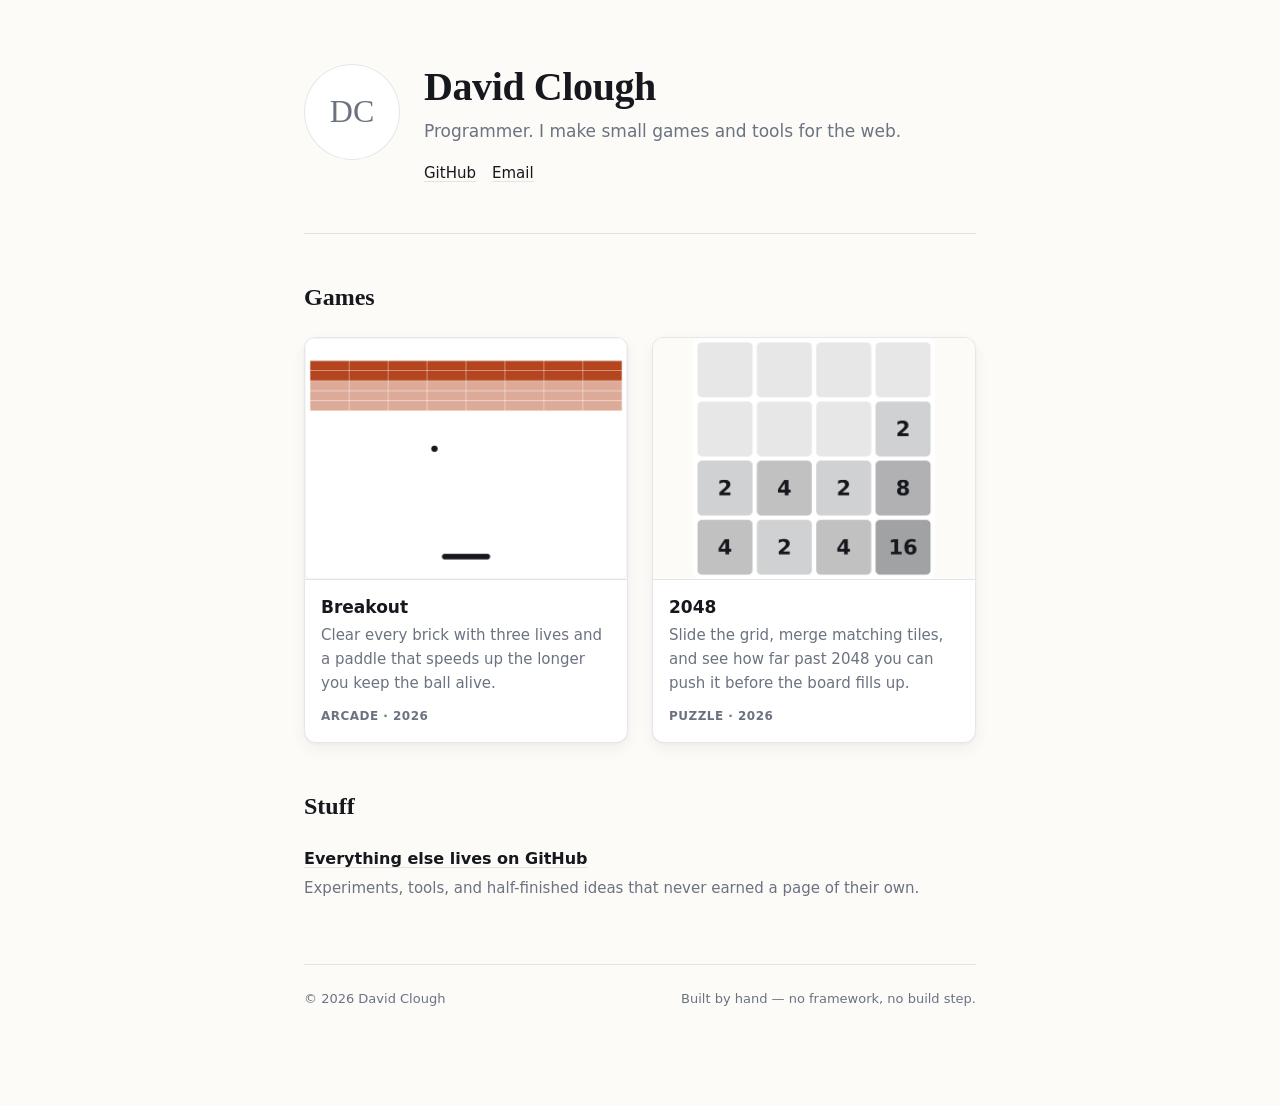
==== index.html @ 1582034f "Personal site: home page with game cards, stylesheet, and two self-contained games" ====
<!DOCTYPE html>
<html lang="en">
<head>
<meta charset="utf-8">
<meta name="viewport" content="width=device-width, initial-scale=1">
<title>David Clough</title>
<meta name="description" content="Programmer. Small games and tools, made for the web.">
<link rel="icon" href="data:image/svg+xml,<svg xmlns='http://www.w3.org/2000/svg' viewBox='0 0 64 64'><rect width='64' height='64' rx='14' fill='%2316181D'/><text x='32' y='44' font-family='Georgia,serif' font-size='36' fill='%23FCFBF8' text-anchor='middle'>D</text></svg>">
<link rel="stylesheet" href="assets/css/site.css">
</head>
<body>
<main class="wrap">

  <header class="hero">
    <div class="avatar" aria-hidden="true">DC</div>
    <div>
      <h1>David Clough</h1>
      <p class="role">Programmer. I make small games and tools for the web.</p>
      <p class="links">
        <a href="https://github.com/dsclough">GitHub</a>
        <a href="mailto:dsclough@gmail.com">Email</a>
      </p>
    </div>
  </header>

  <section id="games">
    <h2>Games</h2>
    <div class="grid">

      <a class="card" href="games/breakout/index.html">
        <img class="card-thumb" src="assets/img/breakout.png" alt="" width="660" height="495">
        <div class="card-body">
          <h3 class="card-title">Breakout</h3>
          <p class="card-blurb">Clear every brick with three lives and a paddle that speeds up the longer you keep the ball alive.</p>
          <p class="card-meta">Arcade &middot; 2026</p>
        </div>
      </a>

      <a class="card" href="games/2048/index.html">
        <img class="card-thumb" src="assets/img/2048.png" alt="" width="660" height="495">
        <div class="card-body">
          <h3 class="card-title">2048</h3>
          <p class="card-blurb">Slide the grid, merge matching tiles, and see how far past 2048 you can push it before the board fills up.</p>
          <p class="card-meta">Puzzle &middot; 2026</p>
        </div>
      </a>

      <!-- To add a game: copy a card above, point it at games/&lt;name&gt;/index.html,
           drop a 16:10 screenshot at assets/img/&lt;name&gt;.png, and update the meta line. -->

    </div>
  </section>

  <section id="stuff">
    <h2>Stuff</h2>
    <ul class="list">
      <li>
        <span class="list-title"><a href="https://github.com/dsclough">Everything else lives on GitHub</a></span>
        <span class="list-blurb">Experiments, tools, and half-finished ideas that never earned a page of their own.</span>
      </li>
      <!-- Add a row: <li><span class="list-title"><a href="…">Name</a></span><span class="list-blurb">One line.</span></li> -->
    </ul>
  </section>

  <footer class="site-foot">
    <span>&copy; 2026 David Clough</span>
    <span>Built by hand &mdash; no framework, no build step.</span>
  </footer>

</main>
</body>
</html>
---- assets/css/site.css ----
/* Personal site — single stylesheet, no build step.
   Palette: warm paper neutrals + one accent (rust) reserved for interaction. */

:root {
  --bg: #fcfbf8;
  --surface: #ffffff;
  --ink: #16181d;
  --muted: #6b7280;
  --line: rgba(22, 24, 29, 0.1);
  --accent: #b4451f;
  --sans: system-ui, -apple-system, "Segoe UI", Roboto, sans-serif;
  --serif: Georgia, "Iowan Old Style", "Times New Roman", serif;
  --radius: 12px;
  --shadow: 0 1px 3px rgba(16, 18, 22, 0.04), 0 6px 16px rgba(16, 18, 22, 0.05);
}

@media (prefers-color-scheme: dark) {
  :root {
    --bg: #14161a;
    --surface: #1c1f24;
    --ink: #ededef;
    --muted: #9aa1ac;
    --line: rgba(237, 237, 239, 0.14);
    --accent: #e07a4f;
    --shadow: 0 1px 3px rgba(0, 0, 0, 0.24), 0 6px 16px rgba(0, 0, 0, 0.28);
  }
}

*,
*::before,
*::after {
  box-sizing: border-box;
}

html {
  -webkit-text-size-adjust: 100%;
}

body {
  margin: 0;
  background: var(--bg);
  color: var(--ink);
  font-family: var(--sans);
  font-size: 16px;
  line-height: 1.6;
  -webkit-font-smoothing: antialiased;
}

.wrap {
  max-width: 720px;
  margin: 0 auto;
  padding: 64px 24px 96px;
}

a {
  color: inherit;
  text-decoration: underline;
  text-decoration-color: var(--line);
  text-decoration-thickness: 1px;
  text-underline-offset: 3px;
}

a:hover {
  color: var(--accent);
  text-decoration-color: currentColor;
}

:focus-visible {
  outline: 2px solid var(--accent);
  outline-offset: 2px;
  border-radius: 2px;
}

/* Hero ------------------------------------------------------------------ */

.hero {
  display: flex;
  gap: 24px;
  align-items: flex-start;
  padding-bottom: 48px;
  border-bottom: 1px solid var(--line);
}

.avatar {
  flex: none;
  width: 96px;
  height: 96px;
  border-radius: 50%;
  border: 1px solid var(--line);
  background: var(--surface);
  display: grid;
  place-items: center;
  font-family: var(--serif);
  font-size: 32px;
  color: var(--muted);
  overflow: hidden;
}

.avatar img {
  width: 100%;
  height: 100%;
  object-fit: cover;
  display: block;
}

h1 {
  margin: 0;
  font-family: var(--serif);
  font-size: 40px;
  font-weight: 700;
  line-height: 1.15;
  letter-spacing: -0.01em;
}

.role {
  margin: 8px 0 0;
  font-size: 17px;
  color: var(--muted);
}

.links {
  display: flex;
  flex-wrap: wrap;
  gap: 16px;
  margin: 16px 0 0;
  font-size: 15px;
}

/* Sections -------------------------------------------------------------- */

section {
  padding-top: 48px;
}

h2 {
  margin: 0 0 24px;
  font-family: var(--serif);
  font-size: 24px;
  font-weight: 600;
  line-height: 1.3;
}

.note {
  margin: -8px 0 24px;
  font-size: 15px;
  color: var(--muted);
}

/* Game cards ------------------------------------------------------------ */

.grid {
  display: grid;
  gap: 24px;
  grid-template-columns: repeat(auto-fill, minmax(280px, 1fr));
}

.card {
  display: block;
  text-decoration: none;
  color: inherit;
  background: var(--surface);
  border: 1px solid var(--line);
  border-radius: var(--radius);
  box-shadow: var(--shadow);
  overflow: hidden;
  transition: transform 0.18s ease, border-color 0.18s ease;
}

.card:hover {
  color: inherit;
  transform: translateY(-2px);
  border-color: var(--accent);
}

.card-thumb {
  display: block;
  width: 100%;
  height: auto;
  aspect-ratio: 4 / 3;
  object-fit: cover;
  object-position: center;
  background: var(--bg);
  border-bottom: 1px solid var(--line);
}

.card-body {
  padding: 16px;
}

.card-title {
  margin: 0;
  font-size: 17px;
  font-weight: 600;
  line-height: 1.35;
}

.card-blurb {
  margin: 4px 0 0;
  font-size: 15px;
  color: var(--muted);
}

.card-meta {
  margin: 12px 0 0;
  font-size: 12px;
  font-weight: 600;
  letter-spacing: 0.04em;
  text-transform: uppercase;
  color: var(--muted);
}

/* Stuff list ------------------------------------------------------------ */

.list {
  list-style: none;
  margin: 0;
  padding: 0;
  display: grid;
  gap: 16px;
}

.list li {
  display: grid;
  gap: 4px;
}

.list-title {
  font-size: 16px;
  font-weight: 600;
}

.list-blurb {
  font-size: 15px;
  color: var(--muted);
}

/* Footer ---------------------------------------------------------------- */

.site-foot {
  margin-top: 64px;
  padding-top: 24px;
  border-top: 1px solid var(--line);
  font-size: 13px;
  color: var(--muted);
  display: flex;
  flex-wrap: wrap;
  gap: 8px 16px;
  justify-content: space-between;
}

/* Motion & small screens ------------------------------------------------ */

@media (prefers-reduced-motion: reduce) {
  .card {
    transition: none;
  }

  .card:hover {
    transform: none;
  }
}

@media (max-width: 560px) {
  .wrap {
    padding: 40px 20px 64px;
  }

  .hero {
    gap: 16px;
    padding-bottom: 32px;
  }

  .avatar {
    width: 72px;
    height: 72px;
    font-size: 24px;
  }

  h1 {
    font-size: 30px;
  }

  .role {
    font-size: 16px;
  }

  section {
    padding-top: 40px;
  }
}
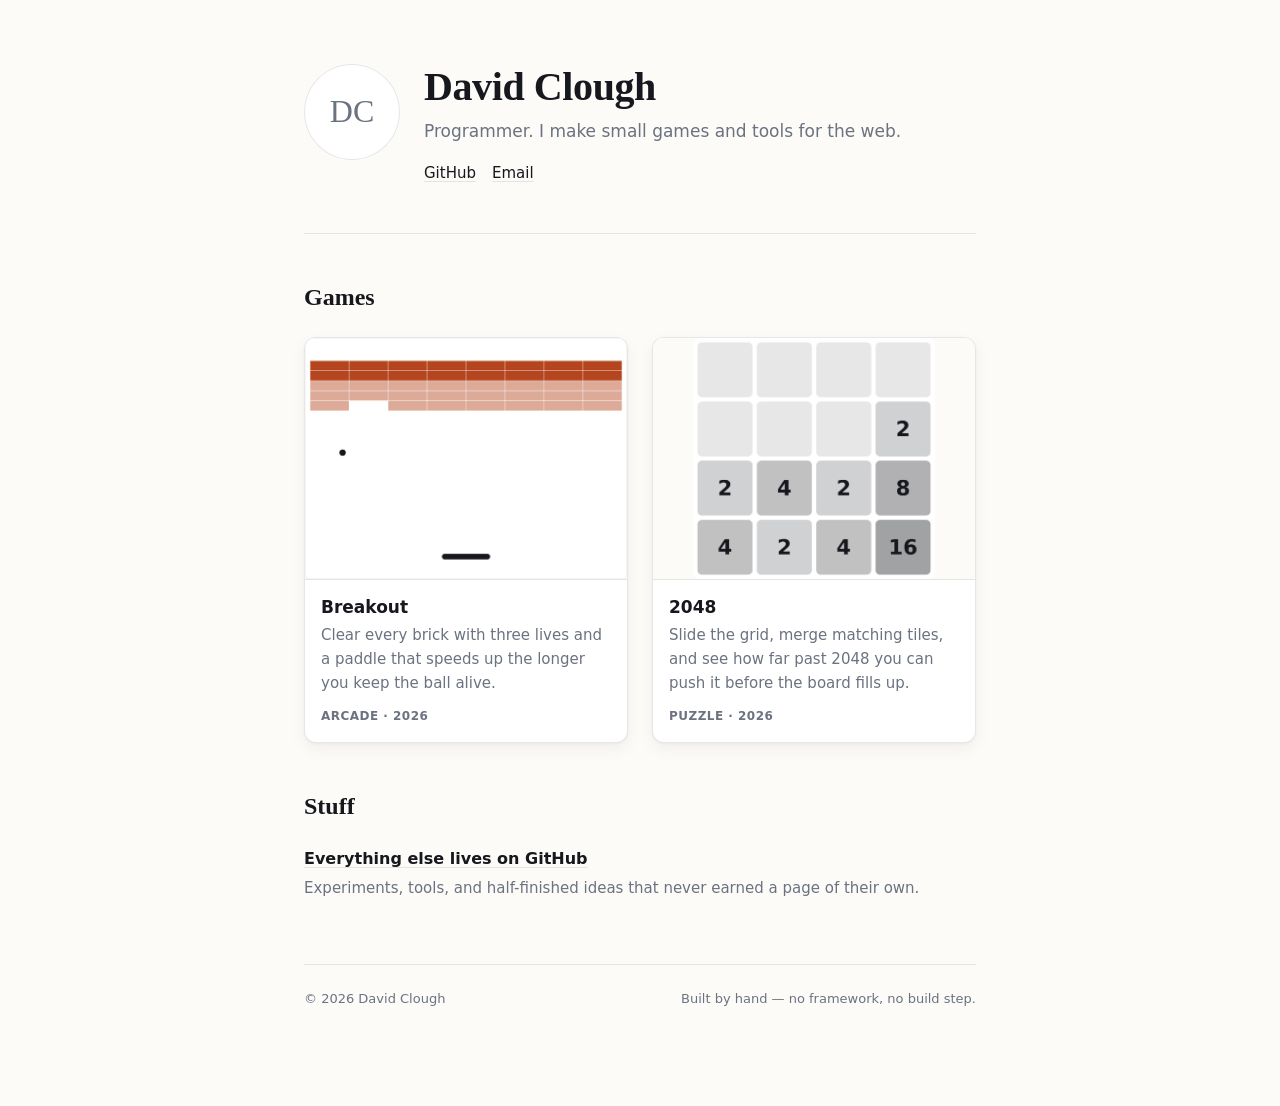
==== commit f6196260: "Fix add-a-game comment to 4:3 and use a mid-play Breakout thumbnail" ====
--- a/index.html
+++ b/index.html
@@ -46,7 +46,8 @@
       </a>
 
       <!-- To add a game: copy a card above, point it at games/&lt;name&gt;/index.html,
-           drop a 16:10 screenshot at assets/img/&lt;name&gt;.png, and update the meta line. -->
+           shoot a 4:3 screenshot of the game into assets/img/&lt;name&gt;.png (660x495),
+           and update the meta line. -->
 
     </div>
   </section>
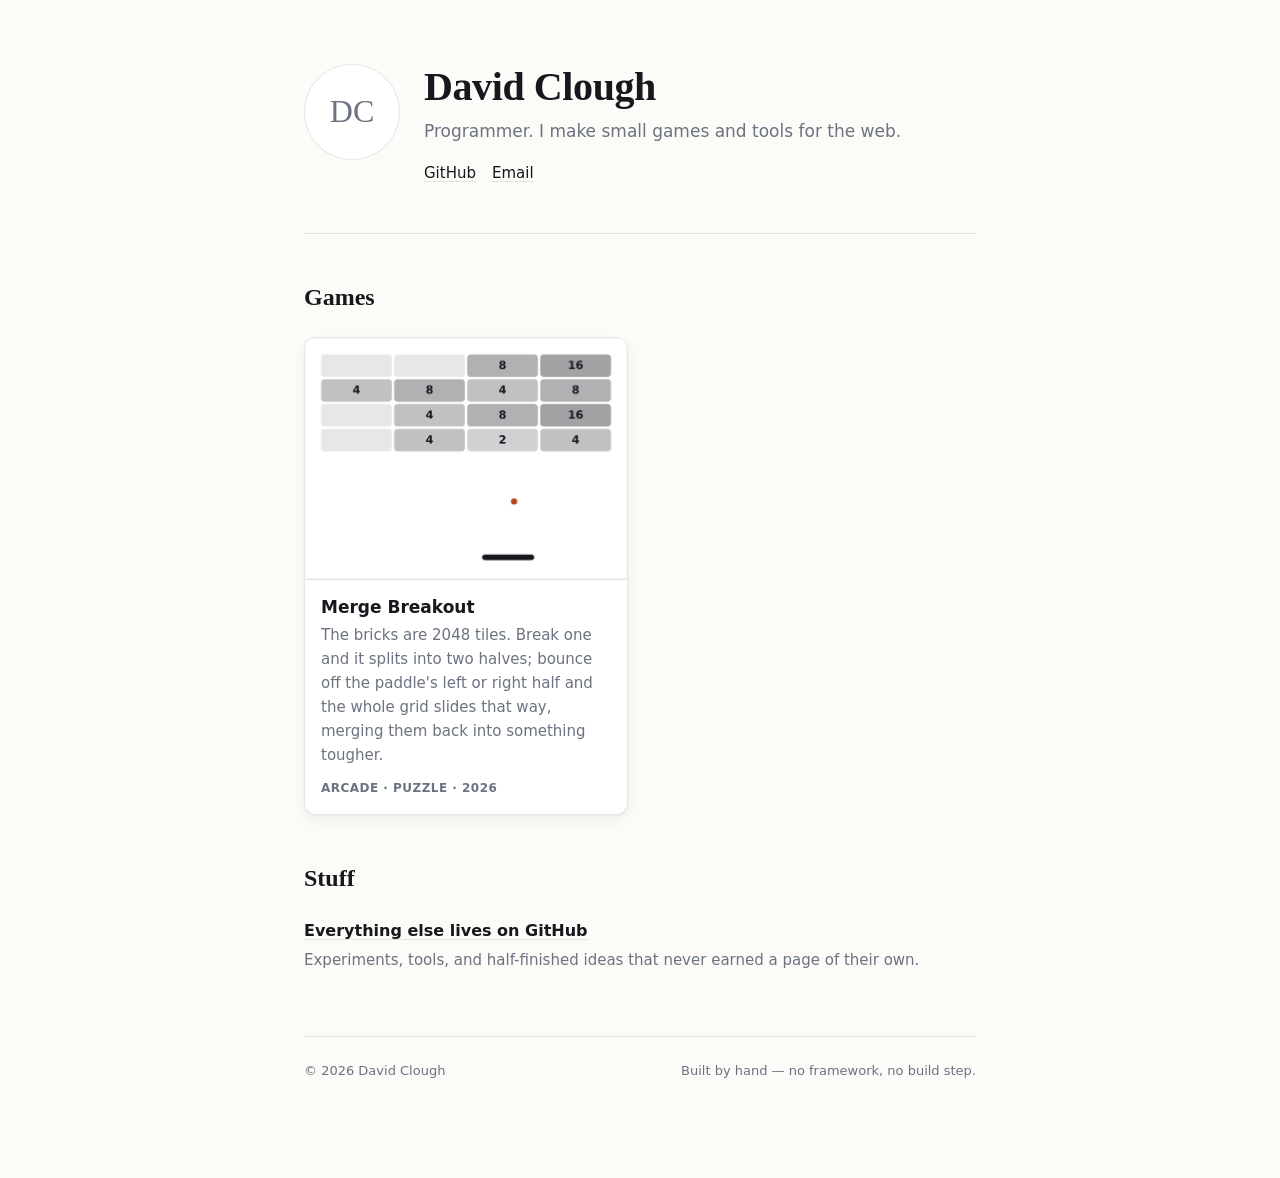
==== commit 7bb6e87c: "Replace Breakout and 2048 with Merge Breakout, a fused 2048-tiles-as-bricks game" ====
--- a/index.html
+++ b/index.html
@@ -27,21 +27,12 @@
     <h2>Games</h2>
     <div class="grid">
 
-      <a class="card" href="games/breakout/index.html">
-        <img class="card-thumb" src="assets/img/breakout.png" alt="" width="660" height="495">
+      <a class="card" href="games/merge-breakout/index.html">
+        <img class="card-thumb" src="assets/img/merge-breakout.png" alt="" width="660" height="495">
         <div class="card-body">
-          <h3 class="card-title">Breakout</h3>
-          <p class="card-blurb">Clear every brick with three lives and a paddle that speeds up the longer you keep the ball alive.</p>
-          <p class="card-meta">Arcade &middot; 2026</p>
-        </div>
-      </a>
-
-      <a class="card" href="games/2048/index.html">
-        <img class="card-thumb" src="assets/img/2048.png" alt="" width="660" height="495">
-        <div class="card-body">
-          <h3 class="card-title">2048</h3>
-          <p class="card-blurb">Slide the grid, merge matching tiles, and see how far past 2048 you can push it before the board fills up.</p>
-          <p class="card-meta">Puzzle &middot; 2026</p>
+          <h3 class="card-title">Merge Breakout</h3>
+          <p class="card-blurb">The bricks are 2048 tiles. Break one and it splits into two halves; bounce off the paddle's left or right half and the whole grid slides that way, merging them back into something tougher.</p>
+          <p class="card-meta">Arcade &middot; Puzzle &middot; 2026</p>
         </div>
       </a>
 
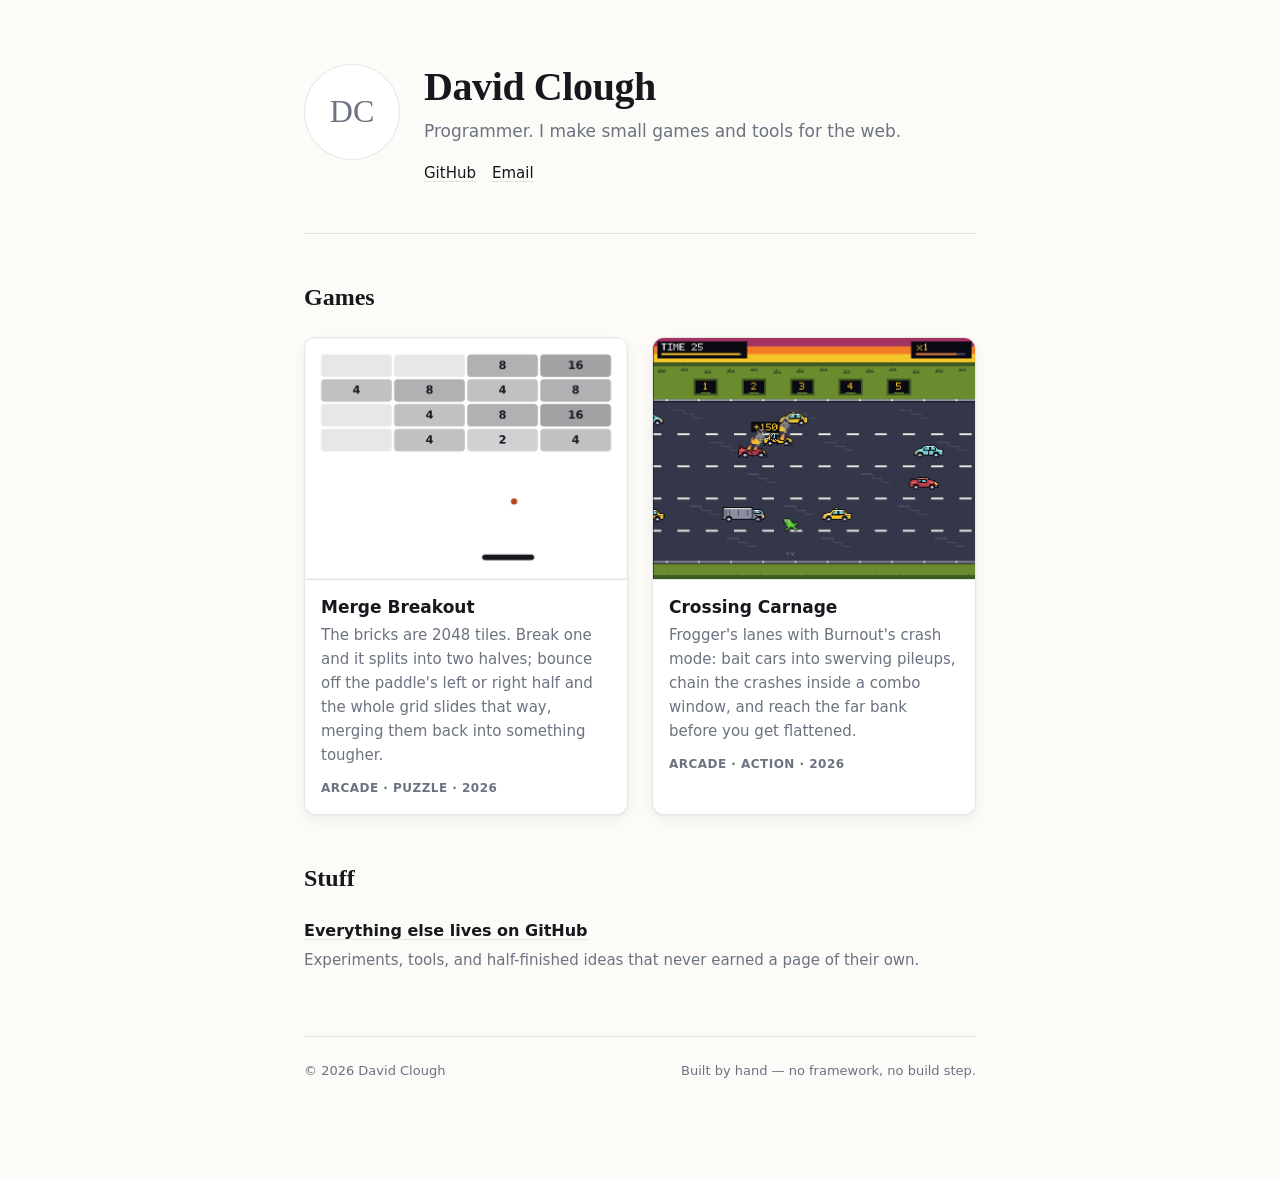
==== commit 3b316123: "Add Crossing Carnage: Frogger x Burnout crash-mode with pixel art from generated reference" ====
--- a/index.html
+++ b/index.html
@@ -36,6 +36,15 @@
         </div>
       </a>
 
+      <a class="card" href="games/crossing-carnage/index.html">
+        <img class="card-thumb" src="assets/img/crossing-carnage.png" alt="" width="660" height="495">
+        <div class="card-body">
+          <h3 class="card-title">Crossing Carnage</h3>
+          <p class="card-blurb">Frogger's lanes with Burnout's crash mode: bait cars into swerving pileups, chain the crashes inside a combo window, and reach the far bank before you get flattened.</p>
+          <p class="card-meta">Arcade &middot; Action &middot; 2026</p>
+        </div>
+      </a>
+
       <!-- To add a game: copy a card above, point it at games/&lt;name&gt;/index.html,
            shoot a 4:3 screenshot of the game into assets/img/&lt;name&gt;.png (660x495),
            and update the meta line. -->
